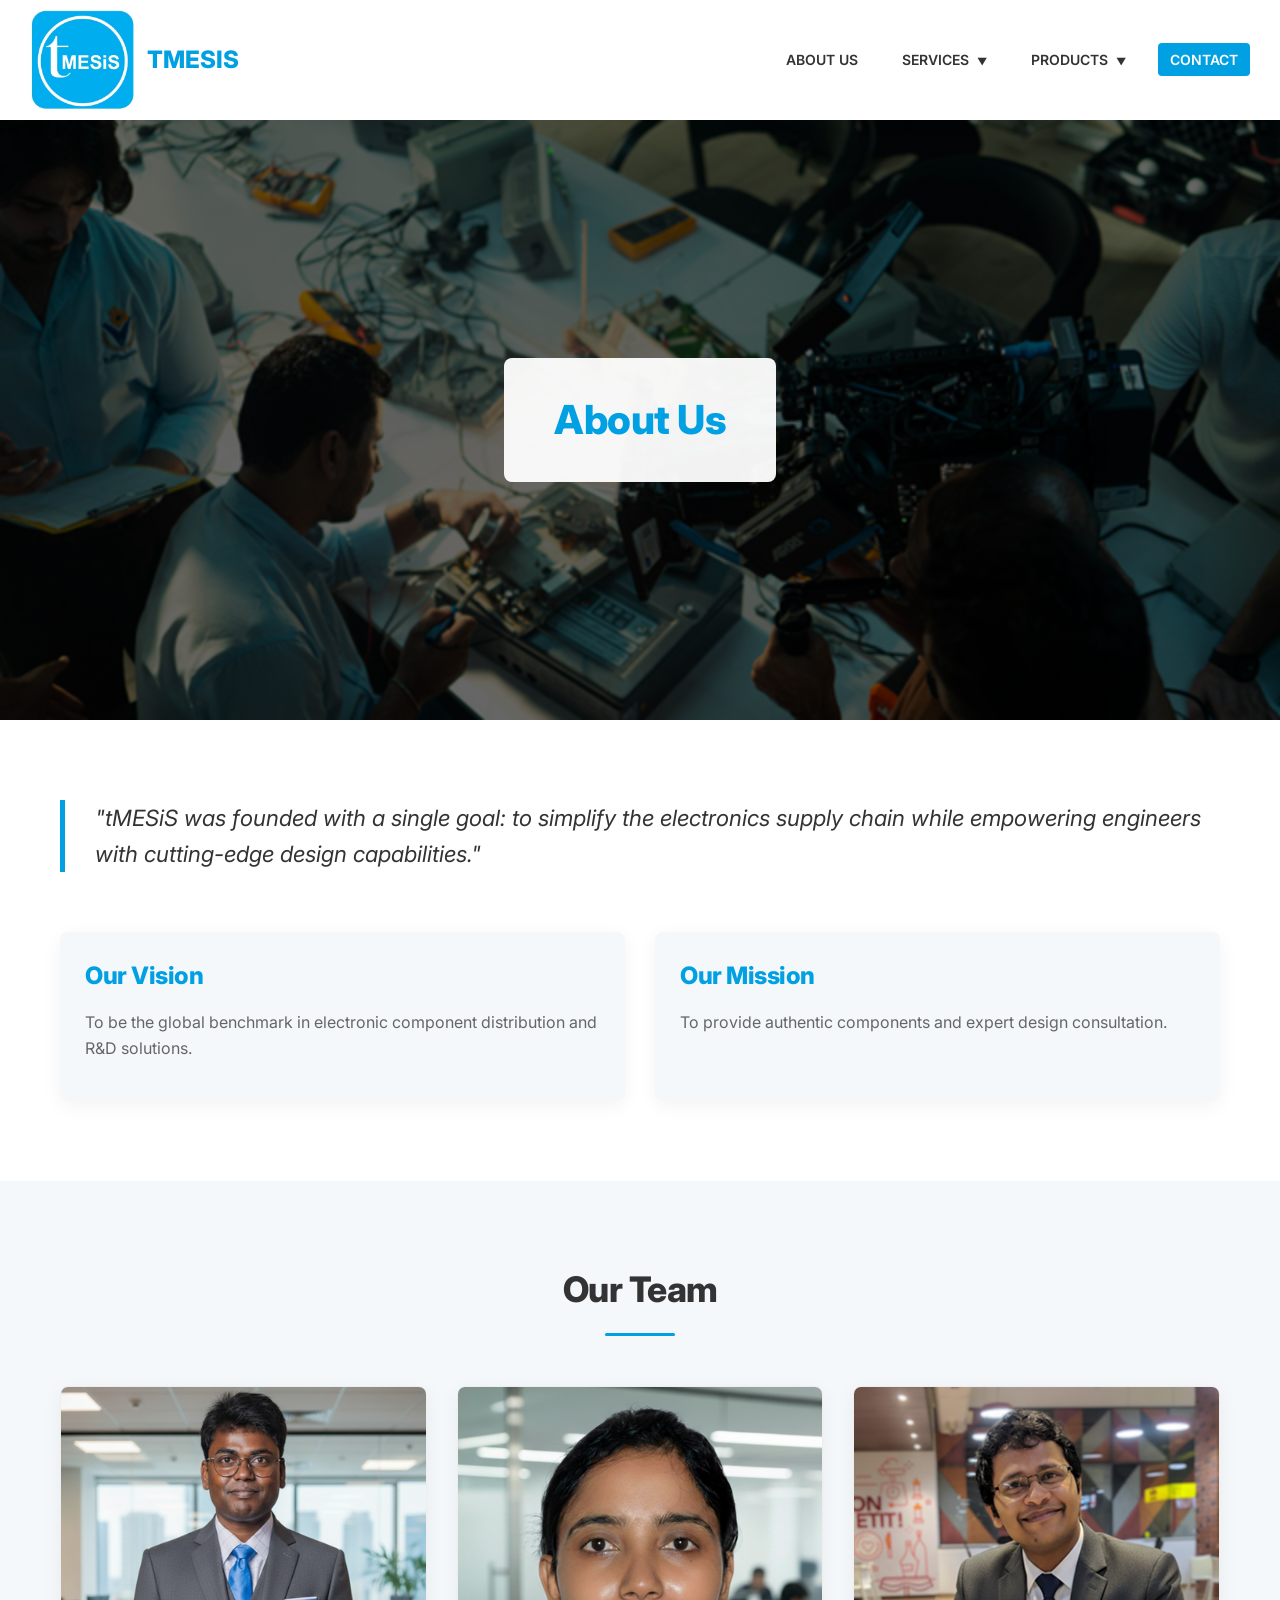
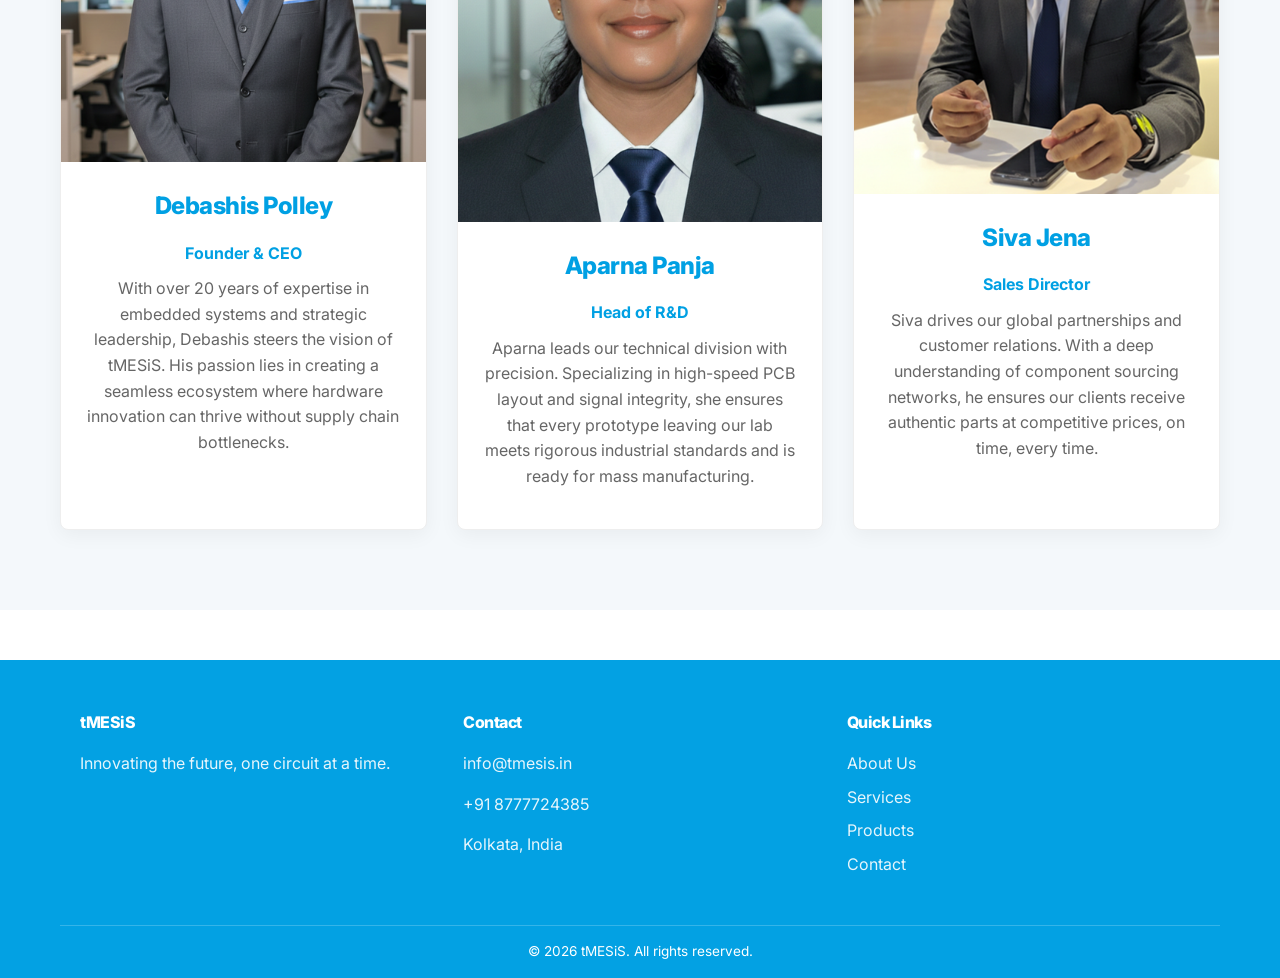
==== about.html @ fc0dcf27 "Add files via upload" ====
<!DOCTYPE html>
<html lang="en">
<head>
    <meta charset="UTF-8">
    <meta name="viewport" content="width=device-width, initial-scale=1.0">
    <title>About Us | tMESiS</title>
    <link rel="stylesheet" href="style.css">
</head>
<body>
    <header>
        <div class="nav-container">
            <a href="index.html" class="brand-wrapper">
                <img src="logo.png" alt="tMESiS Logo" class="logo-img">
                <div class="brand-name">tMESiS</div>
            </a>
            <input type="checkbox" id="nav-toggle" class="nav-toggle">
            <label for="nav-toggle" class="hamburger"><div></div><div></div><div></div></label>
            <nav>
                <ul>
                    <li><a href="about.html">About Us</a></li>
                    
                    <li class="dropdown"><a href="services.html">Services</a>
                        <ul class="dropdown-menu">
                            <li><a href="service-pcb.html">PCB Services</a></li>
                            <li><a href="service-rnd.html">R&D Services</a></li>
                            <li><a href="service-consulting.html">Consulting</a></li>
                        </ul>
                    </li>
                    <li class="dropdown"><a href="products.html">Products</a>
                        <ul class="dropdown-menu">
                            <li><a href="product-components.html">Components</a></li>
                            <li><a href="product-equipment.html">Equipment</a></li>
                            <li><a href="product-modules.html">Modules</a></li>
                        </ul>
                    </li>
                    <li><a href="contact.html" class="nav-btn-contact">Contact</a></li>
                </ul>
            </nav>
        </div>
    </header>

    <section class="page-hero" style="background-image: url('About.png');">
        <div class="glass-box"><h1>About Us</h1></div>
    </section>

    <section class="section-pad">
        <div class="container">
            <div style="border-left: 5px solid var(--primary-bright); padding-left: 30px; margin-bottom: 60px;">
                <p style="font-size: 1.4rem; font-style: italic; color: #333;">
                    "tMESiS was founded with a single goal: to simplify the electronics supply chain while empowering engineers with cutting-edge design capabilities."
                </p>
            </div>
            <div class="grid-3">
                <div class="card" style="background: var(--light-gray); border: none;">
                    <div class="card-body"><h3>Our Vision</h3><p>To be the global benchmark in electronic component distribution and R&D solutions.</p></div>
                </div>
                <div class="card" style="background: var(--light-gray); border: none;">
                    <div class="card-body"><h3>Our Mission</h3><p>To provide authentic components and expert design consultation.</p></div>
                </div>
            </div>
        </div>
    </section>

    <section class="section-pad bg-gray">
        <div class="container">
            <div class="section-title"><h2>Our Team</h2><div class="divider"></div></div>
            <div class="grid-3">
                <div class="card">
                    <img src="Debashis.png" alt="Debashis" class="team-img">
                    <div class="card-body" style="text-align: center;">
                        <h3>Debashis Polley</h3>
                        <p style="font-weight: bold; color: var(--primary-bright); margin-bottom: 10px;">Founder & CEO</p>
                        <p>With over 20 years of expertise in embedded systems and strategic leadership, Debashis steers the vision of tMESiS. His passion lies in creating a seamless ecosystem where hardware innovation can thrive without supply chain bottlenecks.</p>
                    </div>
                </div>
                <div class="card">
                    <img src="Aparna.png" alt="Aparna" class="team-img">
                    <div class="card-body" style="text-align: center;">
                        <h3>Aparna Panja</h3>
                        <p style="font-weight: bold; color: var(--primary-bright); margin-bottom: 10px;">Head of R&D</p>
                        <p>Aparna leads our technical division with precision. Specializing in high-speed PCB layout and signal integrity, she ensures that every prototype leaving our lab meets rigorous industrial standards and is ready for mass manufacturing.</p>
                    </div>
                </div>
                <div class="card">
                    <img src="Siva.png" alt="Siva" class="team-img">
                    <div class="card-body" style="text-align: center;">
                        <h3>Siva Jena</h3>
                        <p style="font-weight: bold; color: var(--primary-bright); margin-bottom: 10px;">Sales Director</p>
                        <p>Siva drives our global partnerships and customer relations. With a deep understanding of component sourcing networks, he ensures our clients receive authentic parts at competitive prices, on time, every time.</p>
                    </div>
                </div>
            </div>
        </div>
    </section>

    <footer>
        <div class="container">
            <div class="footer-content">
                <div class="footer-col"><h4>tMESiS</h4><p>Innovating the future, one circuit at a time.</p></div>
                <div class="footer-col"><h4>Contact</h4><p>info@tmesis.in</p><p>+91 8777724385</p><p>Kolkata, India</p></div>
                <div class="footer-links footer-col">
                    <h4>Quick Links</h4>
                    <ul>
                        <li><a href="about.html">About Us</a></li>
                        <li><a href="services.html">Services</a></li>
                        <li><a href="products.html">Products</a></li>
                        <li><a href="contact.html">Contact</a></li>
                    </ul>
                </div>
            </div>
            <div class="copyright">&copy; 2026 tMESiS. All rights reserved.</div>
        </div>
    </footer>
</body>
</html>
---- style.css ----
/* 1. FONTS & VARIABLES */
@import url('https://fonts.googleapis.com/css2?family=Inter:wght@300;400;600;800&display=swap');

:root {
    /* THEME: tMESiS Brand Blue (Detected from Logo) */
    --primary-bright: #00A0E3;
    --primary-dark: #0077A8;
    --action-transparent: rgba(0, 160, 227, 0.99); /* Footer background */
    
    --accent-neon: #39FF14;      
    --light-gray: #f4f8fb;
    --text-dark: #333333;
    --text-light: #666666;
    --border-color: #e0e0e0;
}

/* 2. GLOBAL RESET */
* { box-sizing: border-box; margin: 0; padding: 0; }

body {
    font-family: 'Inter', sans-serif;
    font-size: 16px; 
    color: var(--text-dark);
    background-color: #fff;
    line-height: 1.6;
    scroll-behavior: smooth;
    overflow-x: hidden;
}

h1, h2, h3, h4 {
    font-weight: 800; 
    color: var(--primary-bright);
    letter-spacing: -0.5px;
    margin-bottom: 15px;
}

p { margin-bottom: 15px; color: var(--text-light); }
a { text-decoration: none; transition: 0.3s; }
img { max-width: 100%; display: block; }

/* 3. REUSABLE COMPONENTS */
.container { max-width: 1200px; margin: 0 auto; padding: 0 20px; }
.section-pad { padding: 80px 0; }
.bg-gray { background-color: var(--light-gray); }

.section-title { text-align: center; margin-bottom: 50px; }
.section-title h2 { font-size: 2.2rem; color: var(--text-dark); }
.divider {
    height: 3px; width: 70px; 
    background: var(--primary-bright); margin: 0 auto; border-radius: 2px;
}

/* Buttons */
.btn {
    display: inline-block; padding: 10px 25px;
    border-radius: 5px; font-weight: 600; font-size: 0.95rem;
    border: 2px solid var(--primary-bright);
    cursor: pointer;
}
.btn-primary { background: var(--primary-bright); color: white; }
.btn-primary:hover { background: var(--primary-dark); border-color: var(--primary-dark); transform: translateY(-2px); }
.btn-outline { background: transparent; color: var(--primary-bright); }
.btn-outline:hover { background: var(--primary-bright); color: white; }

/* Back Link */
.back-link {
    display: inline-flex; align-items: center; gap: 5px;
    color: var(--text-light); font-weight: 600; font-size: 0.9rem;
    margin-bottom: 20px;
}
.back-link:hover { color: var(--primary-bright); }

/* 4. HEADER & NAV (PURE CSS MOBILE MENU) */
header {
    background: #fff;
    box-shadow: 0 4px 15px rgba(0,0,0,0.05);
    position: sticky; top: 0; z-index: 1000;
    padding: 10px 0;
}
.nav-container {
    max-width: 1400px; margin: 0 auto; padding: 0 30px;
    display: flex; justify-content: space-between; align-items: center;
}
.brand-wrapper { display: flex; align-items: center; gap: 12px; }
.logo-img { height: 100px; width: auto; }
.brand-name {
    font-size: 24px; font-weight: 800; 
    color: var(--primary-bright); text-transform: uppercase;
}

/* Desktop Navigation */
nav ul { display: flex; list-style: none; gap: 20px; }
nav a {
    color: var(--text-dark); font-weight: 600; font-size: 14px;
    text-transform: uppercase; padding: 8px 12px; border-radius: 4px;
}
nav a:hover { color: var(--primary-bright); background: rgba(0, 160, 227, 0.05); }
.nav-btn-contact { background: var(--primary-bright); color: white !important; }
.nav-btn-contact:hover { background: var(--primary-dark) !important; transform: translateY(-2px); }

/* Dropdowns (Desktop) */
.dropdown { position: relative; }
.dropdown-menu {
    display: none; position: absolute;
    background-color: #ffffff; min-width: 220px;
    box-shadow: 0 8px 16px rgba(0,0,0,0.15);
    z-index: 2000; border-radius: 4px; padding: 10px 0;
    top: 100%; left: 0; border-top: 3px solid var(--primary-bright);
}
.dropdown:hover .dropdown-menu { display: block; }
.dropdown-menu li { display: block; margin: 0; }
.dropdown-menu a {
    text-transform: none; font-size: 14px; font-weight: 500;
    padding: 10px 20px; display: block;
}
.dropdown-menu a:hover { background-color: var(--light-gray); padding-left: 25px; }
.dropdown > a::after { content: " ▼"; font-size: 10px; margin-left: 5px; vertical-align: middle; }

/* MOBILE MENU LOGIC (Pure CSS) */
.nav-toggle { display: none; }
.hamburger { display: none; cursor: pointer; flex-direction: column; gap: 5px; }
.hamburger div { width: 25px; height: 3px; background-color: var(--primary-bright); }

@media (max-width: 768px) {
    .hamburger { display: flex; }
    
    #nav-toggle:checked ~ nav {
        display: flex;
        max-height: 100vh;
        opacity: 1;
    }

    nav {
        display: none; 
        position: absolute; top: 100%; left: 0; width: 100%;
        background: white; border-top: 1px solid #eee;
        flex-direction: column; padding: 0;
        box-shadow: 0 10px 15px rgba(0,0,0,0.1);
        z-index: 999;
    }
    
    nav ul { flex-direction: column; gap: 0; width: 100%; }
    nav ul li { width: 100%; border-bottom: 1px solid #f9f9f9; }
    nav a { display: block; width: 100%; padding: 15px 20px; }

    .dropdown-menu {
        position: static; display: block;
        box-shadow: none; border: none; padding-left: 20px;
        background: #fafafa; border-left: 3px solid var(--primary-bright);
        width: 100%;
    }
    .dropdown:hover .dropdown-menu { display: block; }
    .dropdown > a::after { display: none; }
}

/* 5. HERO SECTIONS */
.hero {
    height: 600px; 
    background: linear-gradient(rgba(0, 0, 0, 0.7), rgba(0, 0, 0, 0.5)), url('Powering_Innovation.png');
    background-size: cover; background-position: center;
    display: flex; align-items: center; justify-content: center;
    text-align: center; color: white; padding: 0 20px;
}
.hero h1 { color: white; font-size: 3rem; margin-bottom: 15px; text-shadow: 0 2px 10px rgba(0,0,0,0.2); }
.hero p { color: #fff; font-size: 1.2rem; font-weight: 500; opacity: 0.95; }
.highlight { color: white; }

.page-hero {
    height: 600px;
    background-size: cover; background-position: center;
    display: flex; align-items: center; justify-content: center;
    text-align: center; position: relative;
}
.page-hero::before {
    content: ''; position: absolute; top:0; left:0; width:100%; height:100%;
    background: linear-gradient(rgba(0,0,0,0.6), rgba(0,0,0,0.6));
    z-index: 1; 
}
.page-hero-content, .glass-box { position: relative; z-index: 5; }
.page-hero h1 { color: white; font-size: 2.5rem; margin: 0; }
.page-hero p { color: var(--light-gray); font-size: 1.1rem; }

/* 6. CARDS & GRID */
.grid-3 {
    display: grid; grid-template-columns: repeat(auto-fit, minmax(280px, 1fr));
    gap: 30px;
}
.card {
    background: white; border-radius: 8px; overflow: hidden;
    box-shadow: 0 5px 20px rgba(0,0,0,0.05); border: 1px solid #eee;
    transition: transform 0.3s ease; display: flex; flex-direction: column;
}
.card:hover { transform: translateY(-5px); box-shadow: 0 15px 30px rgba(0,0,0,0.1); }
.card-img-top { height: 200px; width: 100%; object-fit: cover; }
.card-body { padding: 25px; flex-grow: 1; display: flex; flex-direction: column; }
.card-body h3 { font-size: 1.5rem; margin-bottom: 15px }

/* 7. CONTACT & FORMS */
.contact-grid { display: grid; grid-template-columns: 1fr 1.5fr; gap: 50px; margin-top: 40px; }
.contact-info-box { background: var(--primary-bright); color: white; padding: 40px; border-radius: 8px; }
.contact-info-box h3 { color: white; }
.contact-info-box p { color: rgba(255,255,255,0.9); }
.contact-info-item { margin-bottom: 20px; display: flex; align-items: center; gap: 15px; }

.contact-form { background: white; padding: 40px; border-radius: 8px; border: 1px solid #eee; }
.form-group { margin-bottom: 20px; }
.form-group label { display: block; margin-bottom: 8px; font-weight: 600; }
.form-input, .form-textarea {
    width: 100%; padding: 12px 15px; border: 1px solid #ddd;
    border-radius: 5px; font-family: 'Inter', sans-serif; transition: 0.3s;
}
.form-input:focus, .form-textarea:focus { outline: none; border-color: var(--primary-bright); }
.form-textarea { height: 150px; resize: vertical; }

/* Home Contact Box */
.home-contact-box {
    background: var(--primary-bright); color: white; 
    padding: 40px; border-radius: 10px; text-align: center; 
    max-width: 800px; margin: 0 auto;
}
.home-contact-details {
    display: flex; justify-content: space-around; flex-wrap: wrap; 
    margin: 30px 0; gap: 20px;
}
.home-contact-item { font-size: 1.1rem; }
.home-contact-item strong { display: block; color: white; font-size: 1.2rem; margin-bottom: 5px; }

@media (max-width: 768px) {
    .contact-grid { grid-template-columns: 1fr; }
    .hero h1 { font-size: 2.2rem; }
    .nav-container { padding: 0 20px; }
    .home-contact-details { flex-direction: column; }
}

/* 8. FOOTER */
footer { background: var(--action-transparent); color: white; padding-top: 50px; margin-top: 50px; }
.client-section { text-align: center; border-bottom: 1px solid rgba(255,255,255,0.2); padding-bottom: 30px; margin-bottom: 30px; }
.client-section h4 { color: white; opacity: 0.9; text-transform: uppercase; letter-spacing: 1px; font-size: 1.2rem; }
.client-logos { display: flex; justify-content: center; gap: 30px; flex-wrap: wrap; margin-top: 20px; }
.client-logo-img { height: 80px; width: auto; background: white; padding: 10px; border-radius: 4px; opacity: 0.5; filter: grayscale(100%); transition: 0.3s; }
.client-logo-img:hover { opacity: 1; filter: grayscale(0%); transform: scale(1.1); }
.footer-content { display: flex; justify-content: space-between; flex-wrap: wrap; gap: 30px; max-width: 1200px; margin: 0 auto; padding: 0 20px; }
.footer-col { flex: 1; min-width: 220px; }
.footer-col h4 { color: white; margin-bottom: 15px; }
.footer-col p, .footer-col a { color: white; opacity: 0.9; }
.footer-links ul { list-style: none; }
.footer-links li { margin-bottom: 8px; }
.copyright { text-align: center; margin-top: 40px; padding: 15px; border-top: 1px solid rgba(255,255,255,0.2); font-size: 0.85rem; }
.glass-box { background: rgba(255,255,255,0.95); padding: 30px 50px; border-radius: 8px; display: inline-block; }
.glass-box h1 { color: var(--primary-bright); font-size: 2.5rem; margin: 0; }
.detail-content { max-width: 800px; margin: 0 auto; }
.detail-list { list-style: none; margin: 20px 0; }
.detail-list li { margin-bottom: 15px; padding-left: 20px; border-left: 3px solid var(--primary-bright); }
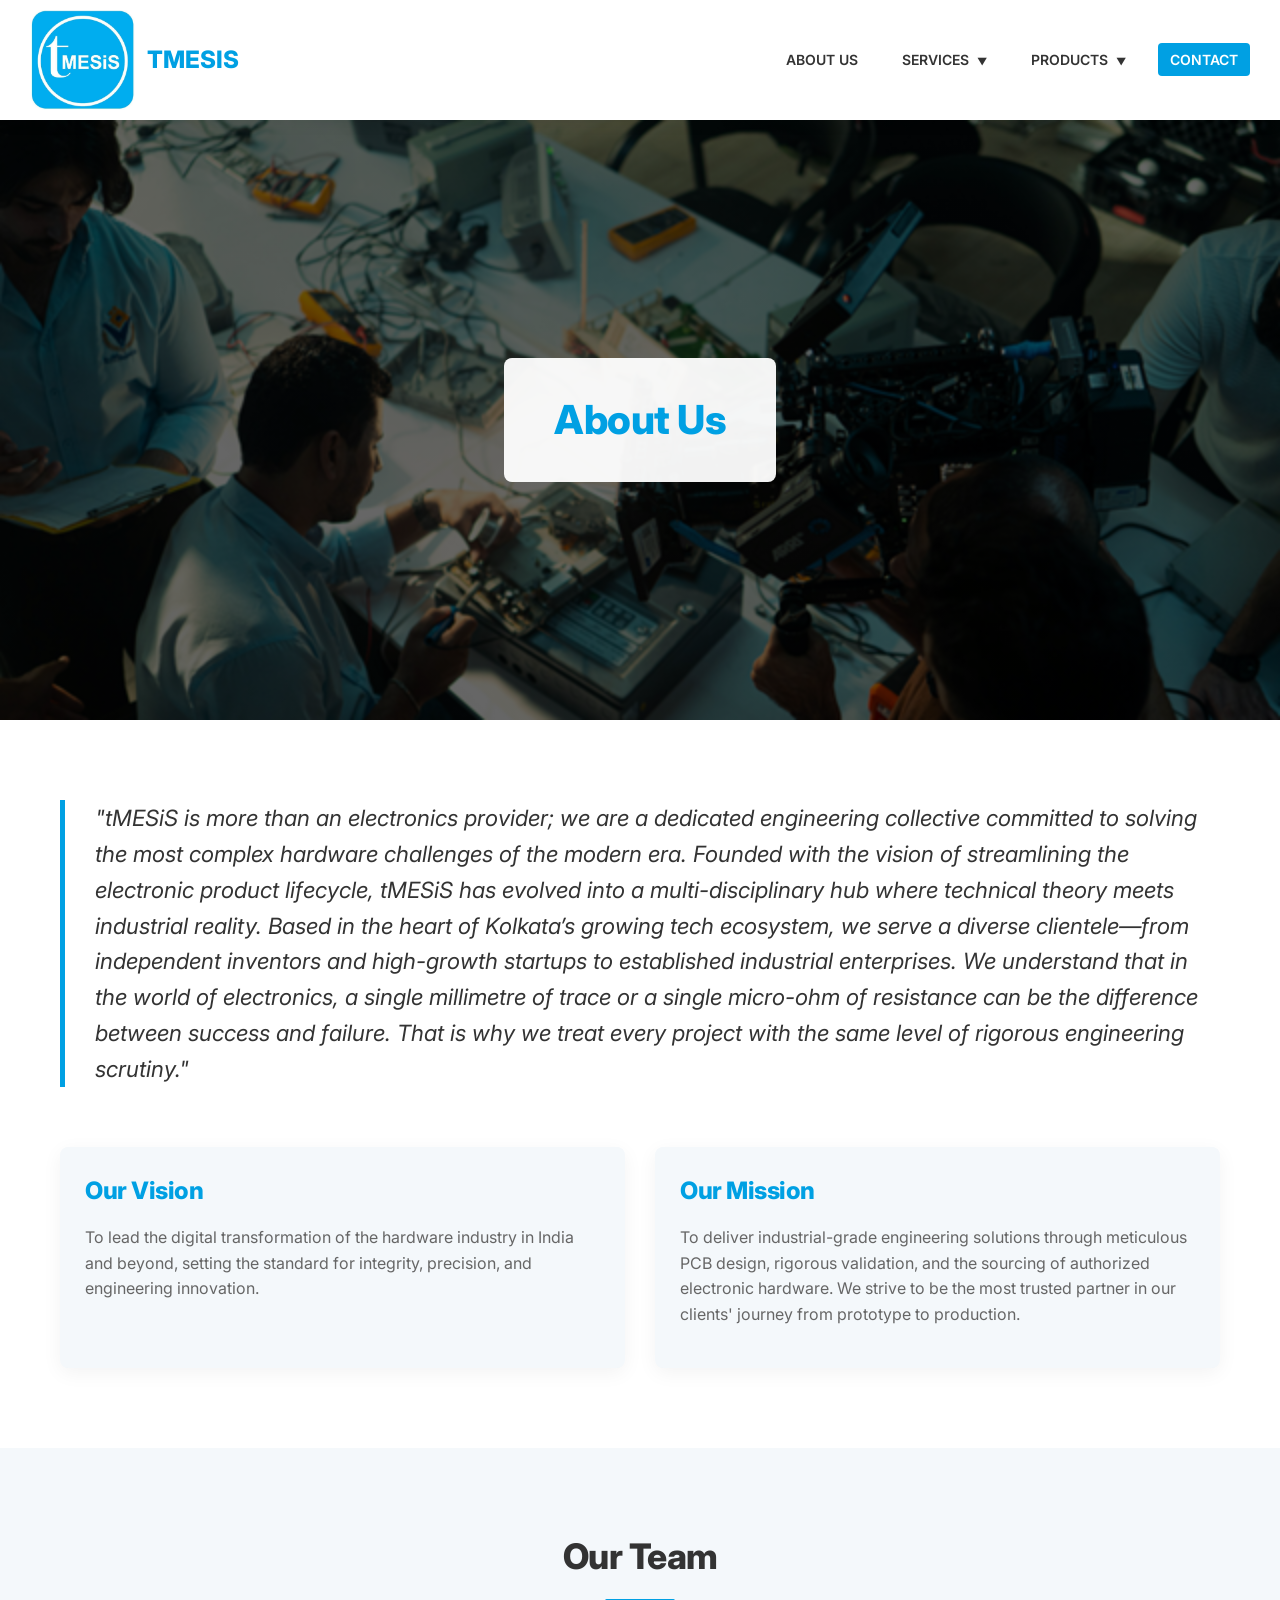
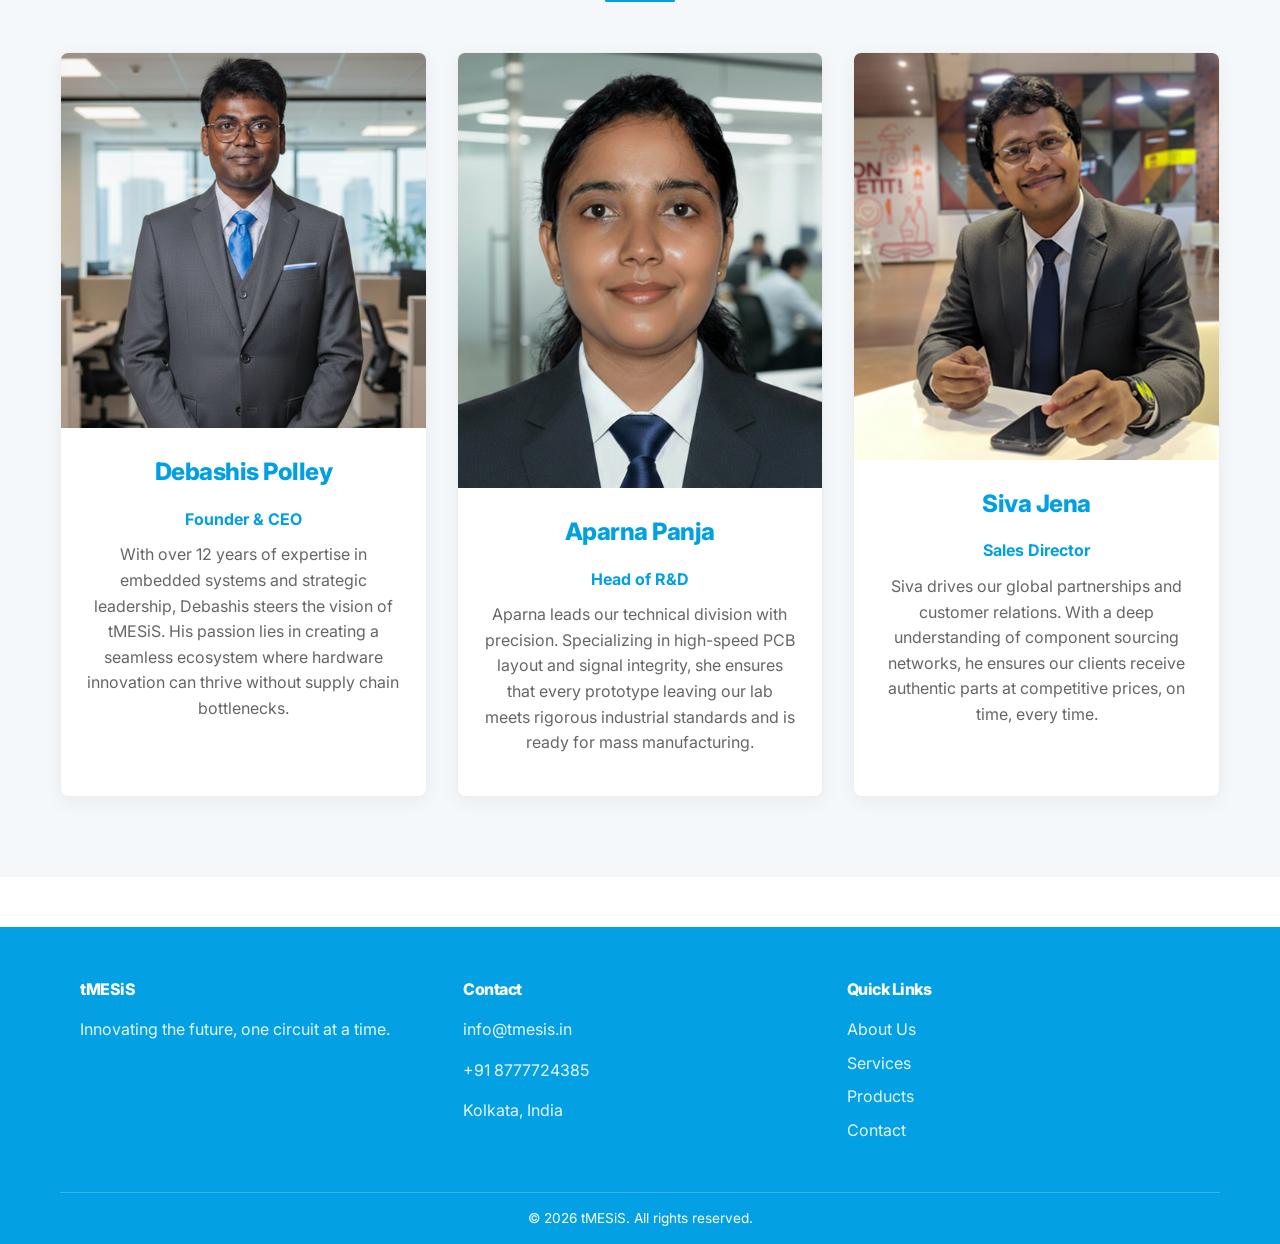
==== commit 3df7e2d0: "Add files via upload" ====
--- a/about.html
+++ b/about.html
@@ -47,15 +47,20 @@
         <div class="container">
             <div style="border-left: 5px solid var(--primary-bright); padding-left: 30px; margin-bottom: 60px;">
                 <p style="font-size: 1.4rem; font-style: italic; color: #333;">
-                    "tMESiS was founded with a single goal: to simplify the electronics supply chain while empowering engineers with cutting-edge design capabilities."
+                    "tMESiS is more than an electronics provider; we are a dedicated engineering collective committed to solving the most complex hardware challenges of the modern era.
+					Founded with the vision of streamlining the electronic product lifecycle, tMESiS has evolved into a multi-disciplinary hub where technical theory meets industrial reality.
+					Based in the heart of Kolkata’s growing tech ecosystem, we serve a diverse clientele—from independent inventors and high-growth startups to established industrial enterprises.
+					We understand that in the world of electronics, a single millimetre of trace or a single micro-ohm of resistance can be the difference between success and failure.
+					That is why we treat every project with the same level of rigorous engineering scrutiny."
                 </p>
             </div>
             <div class="grid-3">
                 <div class="card" style="background: var(--light-gray); border: none;">
-                    <div class="card-body"><h3>Our Vision</h3><p>To be the global benchmark in electronic component distribution and R&D solutions.</p></div>
+                    <div class="card-body"><h3>Our Vision</h3><p>To lead the digital transformation of the hardware industry in India and beyond, setting the standard for integrity, precision, and engineering innovation.</p></div>
                 </div>
                 <div class="card" style="background: var(--light-gray); border: none;">
-                    <div class="card-body"><h3>Our Mission</h3><p>To provide authentic components and expert design consultation.</p></div>
+                    <div class="card-body"><h3>Our Mission</h3><p>To deliver industrial-grade engineering solutions through meticulous PCB design, rigorous validation, and the sourcing of authorized electronic hardware.
+					We strive to be the most trusted partner in our clients' journey from prototype to production.</p></div>
                 </div>
             </div>
         </div>
@@ -70,7 +75,7 @@
                     <div class="card-body" style="text-align: center;">
                         <h3>Debashis Polley</h3>
                         <p style="font-weight: bold; color: var(--primary-bright); margin-bottom: 10px;">Founder & CEO</p>
-                        <p>With over 20 years of expertise in embedded systems and strategic leadership, Debashis steers the vision of tMESiS. His passion lies in creating a seamless ecosystem where hardware innovation can thrive without supply chain bottlenecks.</p>
+                        <p>With over 12 years of expertise in embedded systems and strategic leadership, Debashis steers the vision of tMESiS. His passion lies in creating a seamless ecosystem where hardware innovation can thrive without supply chain bottlenecks.</p>
                     </div>
                 </div>
                 <div class="card">
@@ -111,5 +116,15 @@
             <div class="copyright">&copy; 2026 tMESiS. All rights reserved.</div>
         </div>
     </footer>
+		<script>
+			// This resets the checkbox whenever the page is loaded or navigated back to
+			window.addEventListener('pageshow', function(event) {
+			const navToggle = document.getElementById('nav-toggle');
+			if (navToggle) {
+					navToggle.checked = false;
+				}
+			}
+		);
+		</script>
 </body>
 </html>
--- a/style.css
+++ b/style.css
@@ -138,6 +138,15 @@
         flex-direction: column; padding: 0;
         box-shadow: 0 10px 15px rgba(0,0,0,0.1);
         z-index: 999;
+		transition: opacity 0.3s ease, visibility 0.3s ease;
+        visibility: hidden;
+        opacity: 0;
+    }
+	
+	#nav-toggle:checked ~ nav {
+        display: flex;
+        visibility: visible;
+        opacity: 1;
     }
     
     nav ul { flex-direction: column; gap: 0; width: 100%; }
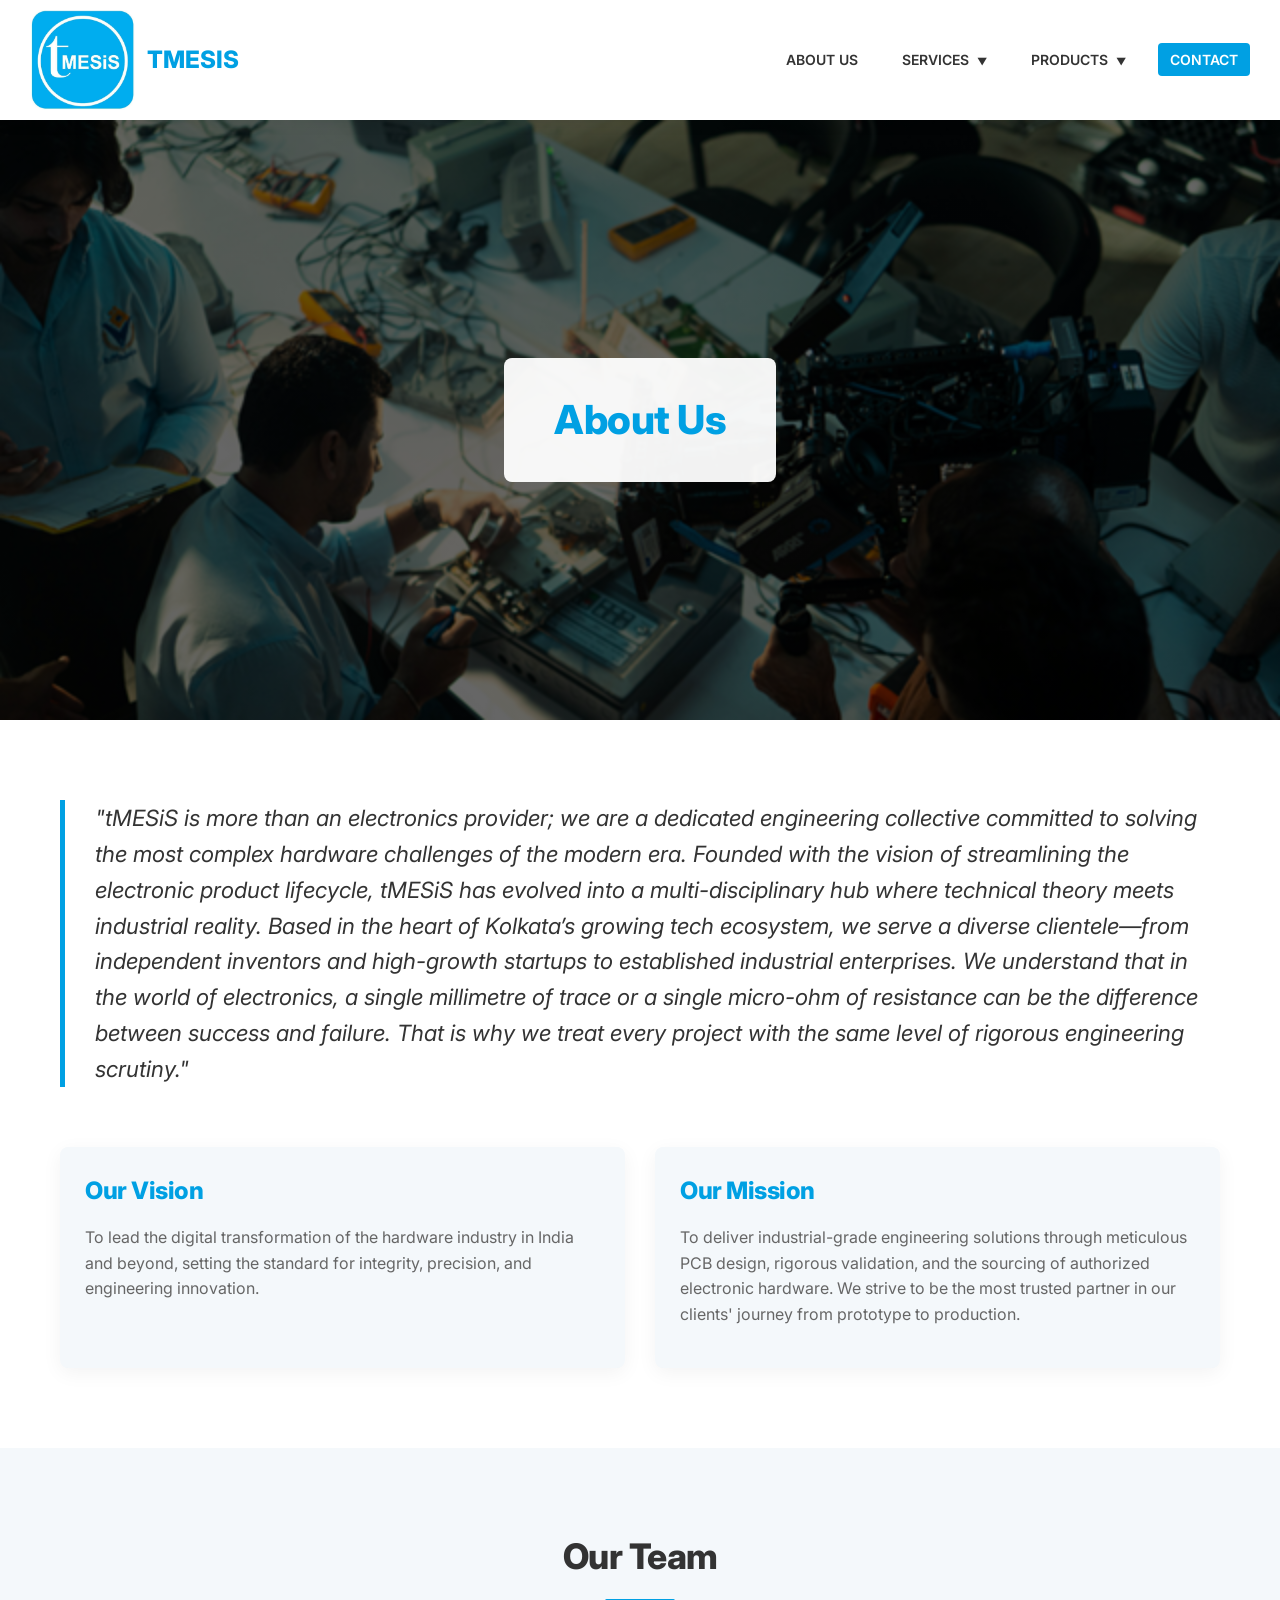
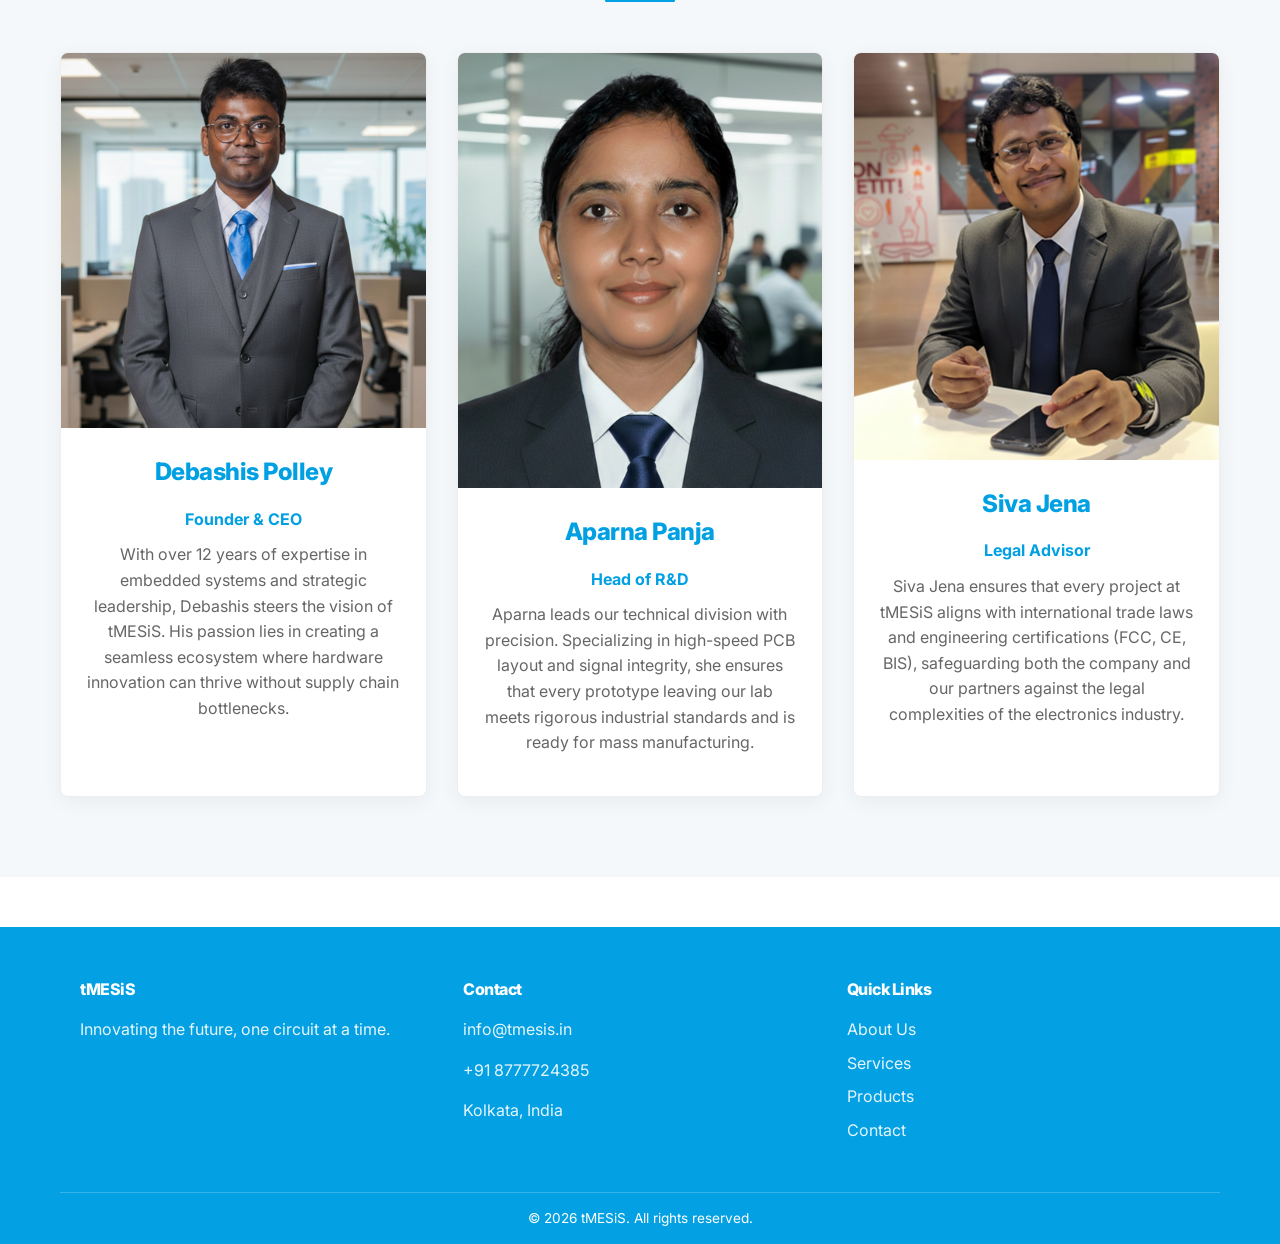
==== commit 6c5b3824: "Add files via upload" ====
--- a/about.html
+++ b/about.html
@@ -90,8 +90,8 @@
                     <img src="Siva.png" alt="Siva" class="team-img">
                     <div class="card-body" style="text-align: center;">
                         <h3>Siva Jena</h3>
-                        <p style="font-weight: bold; color: var(--primary-bright); margin-bottom: 10px;">Sales Director</p>
-                        <p>Siva drives our global partnerships and customer relations. With a deep understanding of component sourcing networks, he ensures our clients receive authentic parts at competitive prices, on time, every time.</p>
+                        <p style="font-weight: bold; color: var(--primary-bright); margin-bottom: 10px;">Legal Advisor</p>
+                        <p>Siva Jena ensures that every project at tMESiS aligns with international trade laws and engineering certifications (FCC, CE, BIS), safeguarding both the company and our partners against the legal complexities of the electronics industry.</p>
                     </div>
                 </div>
             </div>
